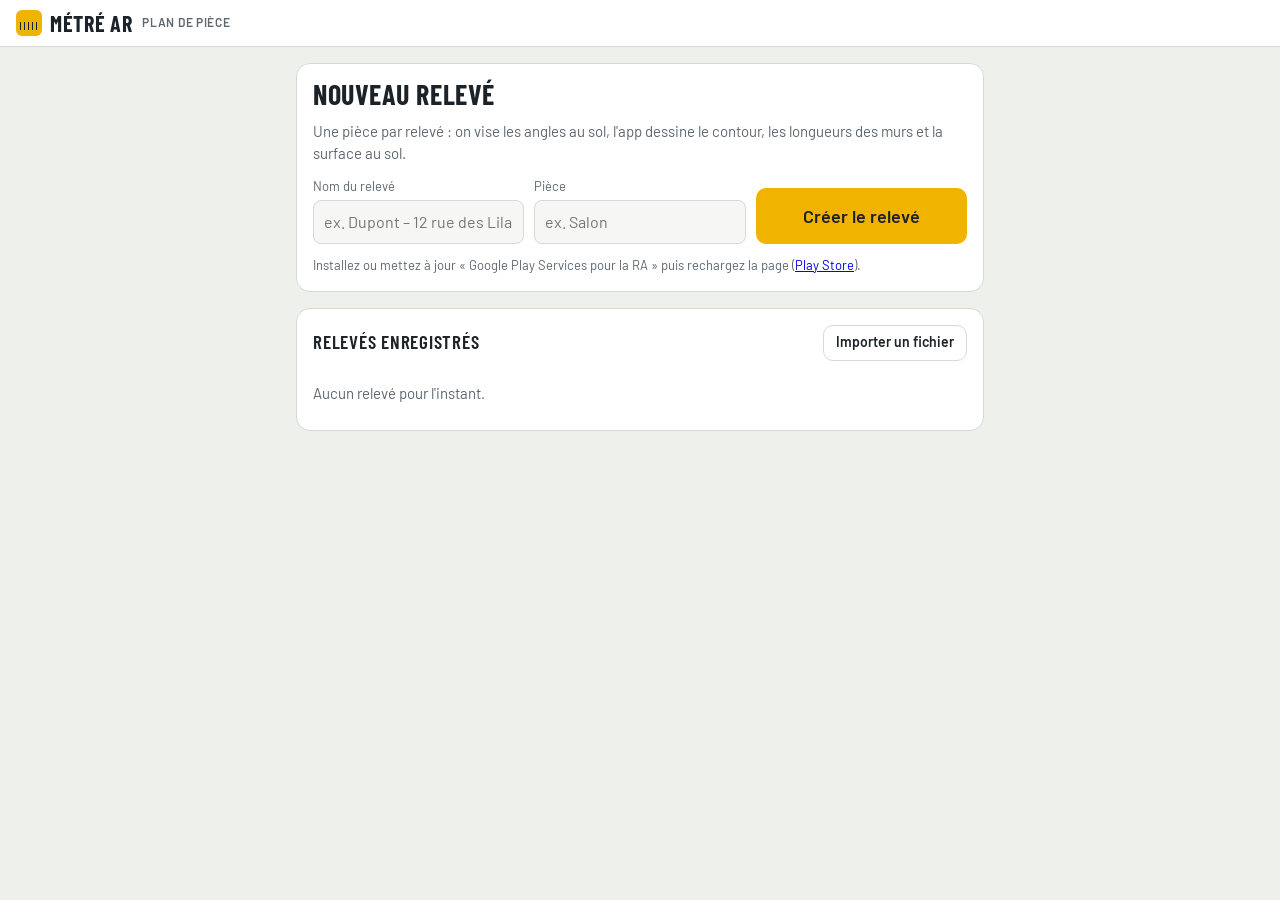
==== index.html @ e54611cd "Add files via upload" ====
<!doctype html>
<html lang="fr">
<head>
<meta charset="utf-8">
<meta name="viewport" content="width=device-width, initial-scale=1, viewport-fit=cover">
<title>Métré AR</title>
<meta name="theme-color" content="#1c2328">
<link rel="manifest" href="manifest.webmanifest">
<link rel="icon" href="icon-192.png">
<link rel="apple-touch-icon" href="icon-192.png">
<link rel="preconnect" href="https://fonts.googleapis.com">
<link rel="stylesheet" href="https://fonts.googleapis.com/css2?family=Barlow+Condensed:wght@600;700&family=Barlow:wght@400;500;600&display=swap">
<link rel="stylesheet" href="style.css">
</head>
<body>

<!-- ========== LISTE DES RELEVÉS ========== -->
<div id="home" class="screen">
  <header class="top"><div class="brand"><span class="tape" aria-hidden="true"></span>Métré AR</div><span class="tag">Plan de pièce</span></header>
  <main class="wrap">
    <section class="card">
      <h1>Nouveau relevé</h1>
      <p class="muted">Une pièce par relevé : on vise les angles au sol, l'app dessine le contour, les longueurs des murs et la surface au sol.</p>
      <form id="newForm" class="fields">
        <label class="f">Nom du relevé<input id="newNom" required placeholder="ex. Dupont – 12 rue des Lilas" autocomplete="off"></label>
        <label class="f">Pièce<input id="newPiece" required placeholder="ex. Salon" autocomplete="off"></label>
        <button class="btn primary big" type="submit">Créer le relevé</button>
      </form>
      <p id="compat" class="small muted"></p>
    </section>
    <section class="card">
      <div class="row between"><h2>Relevés enregistrés</h2><button id="importBtn" class="btn sm ghost" type="button">Importer un fichier</button></div>
      <input id="importFile" type="file" accept=".json,application/json" hidden>
      <ul id="list" class="list"></ul>
    </section>
  </main>
</div>

<!-- ========== UN RELEVÉ ========== -->
<div id="rel" class="screen" hidden>
  <header class="top"><button id="backBtn" class="btn sm ghost" type="button">← Relevés</button><span id="relTitle" class="ttl"></span></header>
  <main class="wrap">
    <section class="card">
      <div class="fields">
        <label class="f">Nom du relevé<input id="relNom" autocomplete="off"></label>
        <label class="f">Pièce<input id="relPiece" autocomplete="off"></label>
      </div>
    </section>

    <section id="noContour" class="card">
      <h2>Contour de la pièce</h2>
      <p class="muted">Pas encore de contour. Vous allez viser chaque angle de la pièce au sol, en faisant le tour, puis fermer le contour.</p>
      <button id="startBtn" class="btn primary big" type="button" disabled>Vérification du téléphone…</button>
      <p id="compat2" class="small muted"></p>
    </section>

    <section id="contour" class="card" hidden>
      <div class="row between"><h2>Plan</h2><span id="methode" class="small muted"></span></div>
      <div id="view" class="view"></div>
      <p class="small muted">Touchez une cote pour saisir la longueur mesurée au mètre. <span class="lg"><b class="c-ar">412</b> mesure AR · <b class="c-ver">410 V</b> vérifiée · <b class="c-adj">405 A</b> ajustée</span></p>
      <div id="stats" class="stats"></div>
      <div id="alerts" class="alerts"></div>
      <div class="tablewrap"><table id="walls" class="walls"></table></div>
    </section>

    <section id="heights" class="card" hidden>
      <h2>Hauteurs sous plafond</h2>
      <div class="seg" role="radiogroup" aria-label="Nombre de hauteurs">
        <button type="button" data-hm="unique" role="radio">Une hauteur</button>
        <button type="button" data-hm="angles" role="radio">Une par angle</button>
      </div>
      <p id="hInfo" class="small muted"></p>
      <div class="tablewrap"><table id="htable" class="walls"></table></div>
      <div class="row"><button id="hArBtn" class="btn primary" type="button">Mesurer en AR</button></div>
      <div id="hStats" class="stats"></div>
    </section>

    <section id="actions" class="card" hidden>
      <!-- Export PDF : prêt mais masqué pour l'instant (pas prioritaire) -->
      <div class="row" hidden>
        <label class="f inline">Papier<select id="paper"><option>A4</option><option>A3</option></select></label>
        <button id="pdfBtn" class="btn primary" type="button">Exporter le PDF coté</button>
      </div>
      <div class="row">
        <button id="redoBtn" class="btn" type="button">Refaire le contour</button>
        <button id="fileBtn" class="btn" type="button">Exporter le fichier</button>
        <button id="delBtn" class="btn ghost danger" type="button">Supprimer le relevé</button>
      </div>
    </section>
  </main>
</div>

<!-- ========== CORRECTION D'UNE LONGUEUR ========== -->
<div id="sheet" class="sheet" hidden>
  <form id="corrForm" class="sheet-in">
    <div class="row between"><h2 id="corrTitle"></h2><button id="corrClose" class="btn sm ghost" type="button">Fermer</button></div>
    <p id="corrInfo" class="small"></p>
    <div class="fields">
      <label class="f">Longueur mesurée (cm)<input id="corrVal" inputmode="decimal" autocomplete="off"></label>
      <label class="f">Outil<select id="corrTool"><option value="mètre">Mètre ruban</option><option value="laser">Télémètre laser</option></select></label>
    </div>
    <div class="row"><button class="btn primary" type="submit">Voir l'effet sur le plan</button><button id="corrRevert" class="btn" type="button" hidden>Revenir à la mesure AR</button></div>
    <div id="preview" hidden>
      <div id="pview" class="view small-view"></div>
      <div id="pchanges" class="changes"></div>
      <div class="row"><button id="applyBtn" class="btn primary" type="button">Appliquer la correction</button><button id="anglesBtn" class="btn" type="button" hidden>Ajuster aussi les angles</button><button id="cancelBtn" class="btn ghost" type="button">Annuler</button></div>
    </div>
  </form>
</div>

<!-- ========== RÉALITÉ AUGMENTÉE ========== -->
<div id="ar" hidden>
  <div id="labels"></div>
  <div class="cross" aria-hidden="true"></div>
  <div class="hud">
    <div class="hud-top"><span id="hudMode" class="hud-mode">Contour</span><span id="hudRoom" class="hud-room"></span><button id="quitBtn" class="btn sm dark" type="button">Quitter</button></div>
    <div id="hudVal" class="hud-val">—</div>
    <div id="hudTip" class="hud-tip">Balayez lentement le sol avec le téléphone…</div>
  </div>
  <div id="lost" class="lost" hidden><b>Suivi perdu</b><span>Revenez lentement vers une zone déjà filmée, bien éclairée. Les angles déjà posés sont conservés.</span></div>
  <div id="resetBox" class="lost reset" hidden>
    <b>Le repère AR a été réinitialisé</b>
    <span>Les angles déjà posés ne correspondent plus à la pièce. Il faut recommencer le contour.</span>
    <div class="row"><button id="restartBtn" class="btn dark go" type="button">Recommencer le contour</button><button id="quit2Btn" class="btn dark" type="button">Quitter</button></div>
  </div>
  <div class="ctrl">
    <div class="acts">
      <button id="undoBtn" class="btn dark" type="button">Annuler le point</button>
      <button id="addBtn" class="add" type="button" aria-label="Poser un angle"><span>+</span></button>
      <button id="closeBtn" class="btn dark" type="button" disabled>Fermer le contour</button>
    </div>
  </div>
</div>

<canvas id="gl"></canvas>
<script type="module" src="app.js"></script>
</body>
</html>
---- style.css ----
:root{
  --bg:#eef0ec; --surface:#fff; --surface2:#f6f7f4; --ink:#1c2328; --muted:#5d6770; --line:#d6dad4;
  --accent:#f0b400; --accent-ink:#1c2328; --ver:#1f6fd1; --adj:#c26a00; --danger:#c8402f;
  --display:"Barlow Condensed","Arial Narrow",system-ui,sans-serif;
  --body:"Barlow",system-ui,-apple-system,"Segoe UI",Roboto,sans-serif;
  color-scheme:light;
}
@media (prefers-color-scheme:dark){:root{color-scheme:dark;
  --bg:#121619; --surface:#1b2126; --surface2:#20272d; --ink:#e8ebe7; --muted:#98a2a9; --line:#2d353b;
  --accent:#f5c02a; --ver:#6aa8f0; --adj:#f0a040; --danger:#ef6b5e;}}
*{box-sizing:border-box}
[hidden]{display:none!important}
html,body{margin:0}
body{background:var(--bg);color:var(--ink);font:15px/1.45 var(--body);-webkit-tap-highlight-color:transparent}
button,input,select,textarea{font:inherit;color:inherit}
button{cursor:pointer}
:focus-visible{outline:2px solid var(--accent);outline-offset:2px}

.top{position:sticky;top:0;z-index:2;display:flex;align-items:center;gap:10px;padding:calc(10px + env(safe-area-inset-top,0px)) 16px 10px;background:var(--surface);border-bottom:1px solid var(--line)}
.brand{display:flex;align-items:center;gap:8px;font:700 22px/1 var(--display);letter-spacing:.03em;text-transform:uppercase}
.tag{font-size:12px;font-weight:600;letter-spacing:.06em;text-transform:uppercase;color:var(--muted)}
.ttl{font:600 17px/1.2 var(--display);letter-spacing:.03em;text-transform:uppercase;overflow:hidden;text-overflow:ellipsis;white-space:nowrap}
.tape{width:26px;height:26px;border-radius:6px;background:var(--accent);position:relative;flex:none}
.tape::after{content:"";position:absolute;inset:auto 4px 6px 4px;height:8px;background:repeating-linear-gradient(90deg,var(--accent-ink) 0 1.5px,transparent 1.5px 4px)}
.wrap{max-width:720px;margin:0 auto;padding:16px 16px calc(28px + env(safe-area-inset-bottom,0px));display:flex;flex-direction:column;gap:16px}
.card{background:var(--surface);border:1px solid var(--line);border-radius:14px;padding:16px;display:flex;flex-direction:column;gap:12px}
h1{margin:0;font:700 28px/1.05 var(--display);text-transform:uppercase;letter-spacing:.02em}
h2{margin:0;font:600 19px/1.1 var(--display);text-transform:uppercase;letter-spacing:.04em}
p{margin:0}
.muted{color:var(--muted)} .small{font-size:13px}
.row{display:flex;align-items:center;gap:8px;flex-wrap:wrap} .between{justify-content:space-between}
.btn{display:inline-flex;align-items:center;justify-content:center;gap:6px;min-height:44px;padding:0 16px;border-radius:10px;border:1px solid var(--line);background:var(--surface);font-weight:600}
.btn.primary{background:var(--accent);color:var(--accent-ink);border-color:transparent}
.btn.big{min-height:56px;font-size:18px}
.btn.sm{min-height:36px;padding:0 12px;font-size:14px}
.btn.ghost{background:transparent}
.btn.danger{color:var(--danger)}
.btn:disabled{opacity:.5;cursor:default}
.fields{display:grid;grid-template-columns:repeat(auto-fit,minmax(200px,1fr));gap:10px;align-items:end}
.f{display:flex;flex-direction:column;gap:4px;font-size:13px;color:var(--muted)}
.f.inline{flex-direction:row;align-items:center;gap:8px}
.f input,.f select{min-height:44px;border-radius:8px;border:1px solid var(--line);background:var(--surface2);padding:0 10px;color:var(--ink);font-size:16px;width:100%}
.f.inline select{width:auto}
ul.list{list-style:none;margin:0;padding:0}
.list li{display:flex;align-items:center;gap:10px;padding:10px 0;border-top:1px solid var(--line)}
.list li:first-child{border-top:0}
.list .t{flex:1;min-width:0;display:flex;flex-direction:column}
.list .t b{overflow:hidden;text-overflow:ellipsis;white-space:nowrap}
.empty{color:var(--muted)}

/* plan */
.view{background:#fff;border:1px solid var(--line);border-radius:10px;padding:8px;min-height:200px}
.view svg{width:100%;height:auto;max-height:62vh;display:block}
.view .ed{cursor:pointer}
.view .ed:hover{fill:rgba(31,111,209,.12)}
.small-view svg{max-height:38vh}
.lg b{font-weight:700}
.c-ar{color:var(--ink)} .c-ver{color:var(--ver)} .c-adj{color:var(--adj)}
.stats{display:grid;grid-template-columns:repeat(auto-fit,minmax(130px,1fr));gap:10px}
.stats div{background:var(--surface2);border:1px solid var(--line);border-radius:10px;padding:8px 12px}
.stats span{display:block;font-size:12px;color:var(--muted);text-transform:uppercase;letter-spacing:.05em}
.stats b{font:700 22px/1.1 var(--display);font-variant-numeric:tabular-nums}
.alerts p{background:rgba(194,106,0,.1);border-left:3px solid var(--adj);padding:8px 10px;border-radius:6px;font-size:14px;margin-top:6px}
.tablewrap{overflow-x:auto}
table.walls{width:100%;border-collapse:collapse;font-variant-numeric:tabular-nums;font-size:14px}
.walls th{text-align:left;font-size:12px;color:var(--muted);text-transform:uppercase;letter-spacing:.04em;padding:6px 6px;border-bottom:1px solid var(--line)}
.walls td{padding:6px;border-bottom:1px solid var(--line);white-space:nowrap}
.walls td small{display:block;color:var(--muted);font-size:11px}
.walls .s-verifiee td:nth-child(5){color:var(--ver);font-weight:600}
.walls .s-ajustee td:nth-child(5){color:var(--adj);font-weight:600}

/* correction */
.sheet{position:fixed;inset:0;z-index:50;background:rgba(10,13,15,.5);display:flex;align-items:flex-end;justify-content:center}
.sheet-in{background:var(--surface);width:100%;max-width:720px;max-height:92%;overflow:auto;border-radius:16px 16px 0 0;padding:16px 16px calc(16px + env(safe-area-inset-bottom,0px));display:flex;flex-direction:column;gap:12px}
.changes ul{margin:0;padding-left:18px}
.changes p{margin-top:6px}
.warn{color:var(--danger);font-weight:600}
.toast{position:fixed;left:50%;bottom:calc(24px + env(safe-area-inset-bottom,0px));transform:translateX(-50%);background:var(--ink);color:var(--bg);padding:10px 16px;border-radius:10px;font-weight:600;z-index:200;max-width:90vw}

/* réalité augmentée */
#gl{display:none}
#ar{position:fixed;inset:0;z-index:100;color:#fff;font-family:var(--body);user-select:none;-webkit-user-select:none}
.hud{position:absolute;left:0;right:0;top:0;padding:calc(12px + env(safe-area-inset-top,0px)) 16px 12px;background:linear-gradient(rgba(10,13,15,.75),rgba(10,13,15,0));text-align:center}
.hud-top{display:flex;justify-content:space-between;align-items:center;gap:8px}
.hud-mode{font:700 16px/1 var(--display);text-transform:uppercase;letter-spacing:.08em;background:#f5c02a;color:#1c2328;padding:6px 10px;border-radius:6px}
.hud-room{font-size:13px;flex:1;text-shadow:0 1px 3px rgba(0,0,0,.8);overflow:hidden;text-overflow:ellipsis;white-space:nowrap}
.hud-val{font:700 44px/1.05 var(--display);font-variant-numeric:tabular-nums;text-shadow:0 2px 8px rgba(0,0,0,.6);margin-top:6px}
.hud-tip{font-size:15px;text-shadow:0 1px 4px rgba(0,0,0,.8);max-width:38ch;margin:4px auto 0}
.cross{position:absolute;left:50%;top:50%;width:34px;height:34px;transform:translate(-50%,-50%);pointer-events:none}
.cross::before,.cross::after{content:"";position:absolute;background:#fff;box-shadow:0 0 3px rgba(0,0,0,.8)}
.cross::before{left:16px;top:0;width:2px;height:34px}.cross::after{top:16px;left:0;height:2px;width:34px}
.lost{position:absolute;left:16px;right:16px;top:40%;transform:translateY(-50%);background:rgba(200,64,47,.92);border-radius:12px;padding:14px;display:flex;flex-direction:column;gap:8px;text-align:center}
.lost b{font:700 20px/1.1 var(--display);text-transform:uppercase;letter-spacing:.04em}
.lost.reset{background:rgba(20,25,29,.95);border:2px solid #ef6b5e}
.lost .row{justify-content:center}
.ctrl{position:absolute;left:0;right:0;bottom:0;padding:24px 12px calc(14px + env(safe-area-inset-bottom,0px));background:linear-gradient(rgba(10,13,15,0),rgba(10,13,15,.8))}
.acts{display:grid;grid-template-columns:1fr auto 1fr;align-items:center;gap:12px}
.acts .btn:first-child{justify-self:start}.acts .btn:last-child{justify-self:end}
.btn.dark{background:rgba(255,255,255,.12);border-color:rgba(255,255,255,.25);color:#fff;min-width:96px}
.btn.dark.go:not(:disabled){background:#f5c02a;color:#1c2328;border-color:transparent}
.add{width:78px;height:78px;border-radius:50%;border:4px solid #fff;background:#f5c02a;color:#1c2328;font:700 44px/1 var(--display);box-shadow:0 4px 16px rgba(0,0,0,.5)}
.add:disabled{background:#6d7378}
.lbl{position:absolute;left:0;top:0;background:rgba(14,18,21,.88);border:1.5px solid var(--c,#fff);padding:3px 9px;border-radius:99px;font:600 15px/1.2 var(--body);white-space:nowrap;pointer-events:none;font-variant-numeric:tabular-nums}
.lbl.small{font-size:12px;padding:2px 7px;border-color:#fff}
.seg{display:flex;border:1px solid var(--line);border-radius:10px;overflow:hidden;width:max-content;max-width:100%}
.seg button{min-height:40px;padding:0 14px;border:0;background:var(--surface2);font-weight:600}
.seg button[aria-checked="true"]{background:var(--accent);color:var(--accent-ink)}
.walls input{width:80px;min-height:34px;border-radius:6px;border:1px solid var(--line);background:var(--surface2);padding:0 8px;font-size:15px}
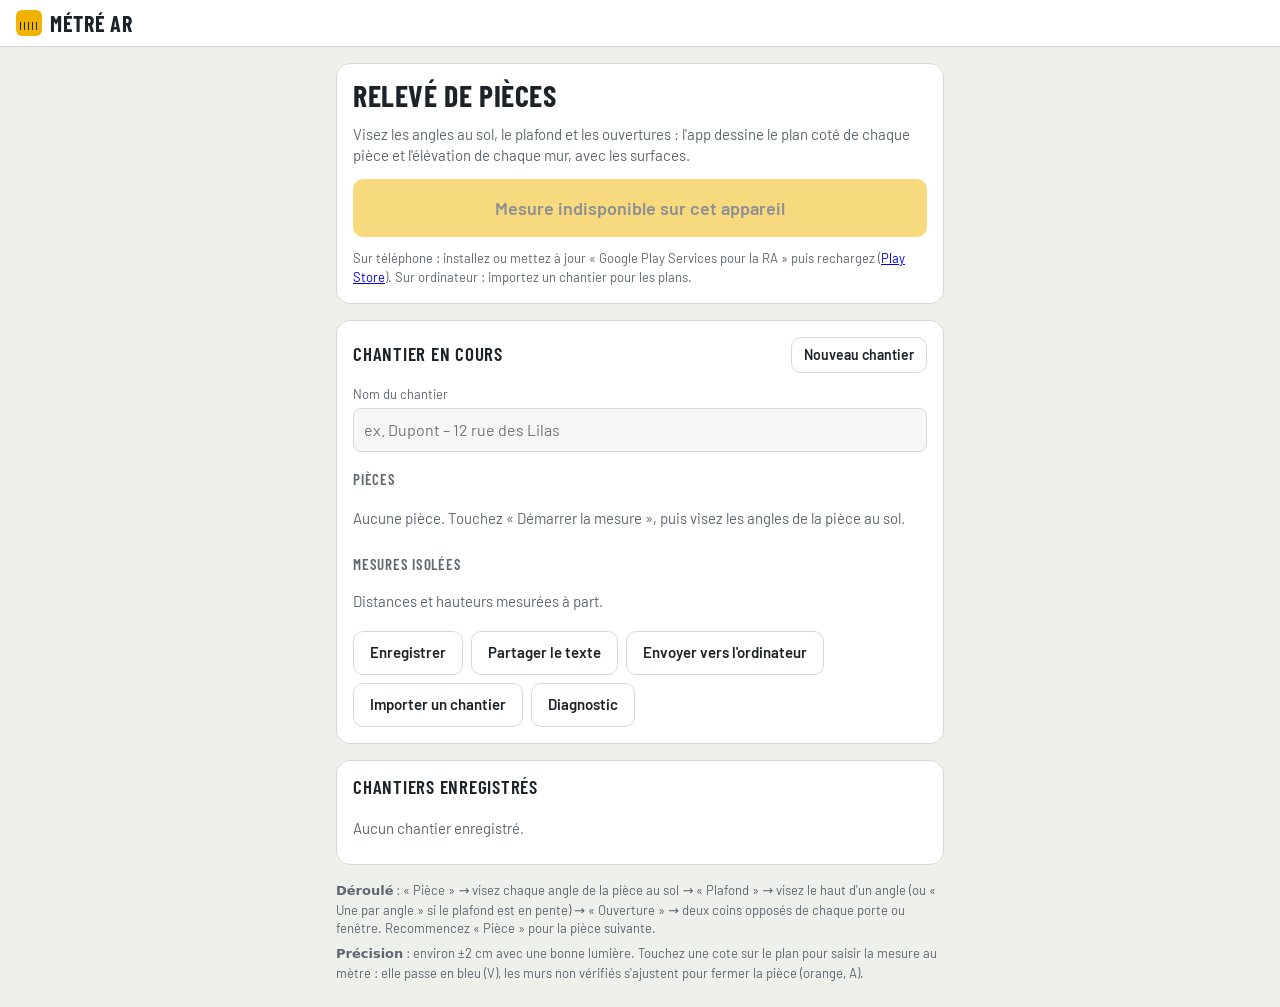
==== commit 005b7a52: "v2 : plusieurs pièces + élévations, correction au mètre v1, hauteur par angle, suivi AR perdu" ====
--- a/index.html
+++ b/index.html
@@ -14,120 +14,124 @@
 </head>
 <body>
 
-<!-- ========== LISTE DES RELEVÉS ========== -->
-<div id="home" class="screen">
-  <header class="top"><div class="brand"><span class="tape" aria-hidden="true"></span>Métré AR</div><span class="tag">Plan de pièce</span></header>
+<!-- ========== ÉCRAN D'ACCUEIL / CHANTIER ========== -->
+<div id="home">
+  <header class="top">
+    <div class="brand"><span class="tape" aria-hidden="true"></span>Métré AR</div>
+  </header>
+
   <main class="wrap">
-    <section class="card">
-      <h1>Nouveau relevé</h1>
-      <p class="muted">Une pièce par relevé : on vise les angles au sol, l'app dessine le contour, les longueurs des murs et la surface au sol.</p>
-      <form id="newForm" class="fields">
-        <label class="f">Nom du relevé<input id="newNom" required placeholder="ex. Dupont – 12 rue des Lilas" autocomplete="off"></label>
-        <label class="f">Pièce<input id="newPiece" required placeholder="ex. Salon" autocomplete="off"></label>
-        <button class="btn primary big" type="submit">Créer le relevé</button>
-      </form>
+    <section class="card hero">
+      <h1>Relevé de pièces</h1>
+      <p class="muted">Visez les angles au sol, le plafond et les ouvertures : l'app dessine le plan coté de chaque pièce et l'élévation de chaque mur, avec les surfaces.</p>
+      <button id="startBtn" class="btn primary big" type="button" disabled>Vérification du téléphone…</button>
       <p id="compat" class="small muted"></p>
     </section>
+
     <section class="card">
-      <div class="row between"><h2>Relevés enregistrés</h2><button id="importBtn" class="btn sm ghost" type="button">Importer un fichier</button></div>
-      <input id="importFile" type="file" accept=".json,application/json" hidden>
-      <ul id="list" class="list"></ul>
+      <div class="row between">
+        <h2>Chantier en cours</h2>
+        <button id="newBtn" class="btn sm ghost" type="button">Nouveau chantier</button>
+      </div>
+      <label class="f">Nom du chantier<input id="relName" type="text" placeholder="ex. Dupont – 12 rue des Lilas"></label>
+
+      <h3 class="sub">Pièces</h3>
+      <ul id="rooms" class="rooms"></ul>
+      <div class="actions" hidden>
+        <button id="allPdfBtn" class="btn primary" type="button">Plans PDF du chantier</button>
+      </div>
+
+      <h3 class="sub">Mesures isolées</h3>
+      <ul id="list" class="ms"></ul>
+
+      <div class="actions">
+        <button id="saveBtn" class="btn" type="button">Enregistrer</button>
+        <button id="shareBtn" class="btn" type="button">Partager le texte</button>
+        <button id="exportBtn" class="btn" type="button">Envoyer vers l'ordinateur</button>
+        <button id="importBtn" class="btn" type="button">Importer un chantier</button>
+        <button id="diagBtn" class="btn ghost" type="button">Diagnostic</button>
+        <input id="importFile" type="file" accept=".json,application/json" hidden>
+      </div>
+      <textarea id="copyfb" readonly hidden></textarea>
+    </section>
+
+    <section class="card">
+      <h2>Chantiers enregistrés</h2>
+      <ul id="saved" class="saved"></ul>
+    </section>
+
+    <section class="note">
+      <p><b>Déroulé</b> : « Pièce » → visez chaque angle de la pièce au sol → « Plafond » → visez le haut d'un angle (ou « Une par angle » si le plafond est en pente) → « Ouverture » → deux coins opposés de chaque porte ou fenêtre. Recommencez « Pièce » pour la pièce suivante.</p>
+      <p><b>Précision</b> : environ ±2 cm avec une bonne lumière. Touchez une cote sur le plan pour saisir la mesure au mètre : elle passe en bleu (V), les murs non vérifiés s'ajustent pour fermer la pièce (orange, A).</p>
     </section>
   </main>
 </div>
 
-<!-- ========== UN RELEVÉ ========== -->
-<div id="rel" class="screen" hidden>
-  <header class="top"><button id="backBtn" class="btn sm ghost" type="button">← Relevés</button><span id="relTitle" class="ttl"></span></header>
-  <main class="wrap">
-    <section class="card">
-      <div class="fields">
-        <label class="f">Nom du relevé<input id="relNom" autocomplete="off"></label>
-        <label class="f">Pièce<input id="relPiece" autocomplete="off"></label>
-      </div>
-    </section>
-
-    <section id="noContour" class="card">
-      <h2>Contour de la pièce</h2>
-      <p class="muted">Pas encore de contour. Vous allez viser chaque angle de la pièce au sol, en faisant le tour, puis fermer le contour.</p>
-      <button id="startBtn" class="btn primary big" type="button" disabled>Vérification du téléphone…</button>
-      <p id="compat2" class="small muted"></p>
-    </section>
-
-    <section id="contour" class="card" hidden>
-      <div class="row between"><h2>Plan</h2><span id="methode" class="small muted"></span></div>
-      <div id="view" class="view"></div>
-      <p class="small muted">Touchez une cote pour saisir la longueur mesurée au mètre. <span class="lg"><b class="c-ar">412</b> mesure AR · <b class="c-ver">410 V</b> vérifiée · <b class="c-adj">405 A</b> ajustée</span></p>
-      <div id="stats" class="stats"></div>
-      <div id="alerts" class="alerts"></div>
-      <div class="tablewrap"><table id="walls" class="walls"></table></div>
-    </section>
-
-    <section id="heights" class="card" hidden>
-      <h2>Hauteurs sous plafond</h2>
-      <div class="seg" role="radiogroup" aria-label="Nombre de hauteurs">
-        <button type="button" data-hm="unique" role="radio">Une hauteur</button>
-        <button type="button" data-hm="angles" role="radio">Une par angle</button>
-      </div>
-      <p id="hInfo" class="small muted"></p>
-      <div class="tablewrap"><table id="htable" class="walls"></table></div>
-      <div class="row"><button id="hArBtn" class="btn primary" type="button">Mesurer en AR</button></div>
-      <div id="hStats" class="stats"></div>
-    </section>
-
-    <section id="actions" class="card" hidden>
-      <!-- Export PDF : prêt mais masqué pour l'instant (pas prioritaire) -->
-      <div class="row" hidden>
-        <label class="f inline">Papier<select id="paper"><option>A4</option><option>A3</option></select></label>
-        <button id="pdfBtn" class="btn primary" type="button">Exporter le PDF coté</button>
-      </div>
-      <div class="row">
-        <button id="redoBtn" class="btn" type="button">Refaire le contour</button>
-        <button id="fileBtn" class="btn" type="button">Exporter le fichier</button>
-        <button id="delBtn" class="btn ghost danger" type="button">Supprimer le relevé</button>
-      </div>
-    </section>
-  </main>
+<!-- ========== PLAN À L'ÉCHELLE ========== -->
+<div id="plan" hidden>
+  <div class="ptop">
+    <button id="pBack" class="btn sm dark" type="button">← Chantier</button>
+    <span id="pTitle" class="ptitle"></span>
+  </div>
+  <div id="pTabs" class="ptabs" role="tablist"></div>
+  <div id="pStage" class="pstage"></div>
+  <div class="pbar">
+    <div id="pInfo" class="pinfo"></div>
+    <div class="prow">
+      <span class="small">Papier</span>
+      <button class="chip" data-paper="A4" type="button">A4</button>
+      <button class="chip" data-paper="A3" type="button">A3</button>
+      <span class="small">Échelle</span>
+      <select id="pScale" aria-label="Échelle">
+        <option value="auto">Auto (1/10 si possible)</option>
+        <option value="10">1/10</option><option value="20">1/20</option><option value="25">1/25</option><option value="50">1/50</option>
+      </select>
+      <label class="chk"><input id="pSquare" type="checkbox"> Mettre d'équerre</label>
+    </div>
+    <div class="prow">
+      <button id="pAddOpen" class="btn sm dark" type="button" hidden>+ Ouverture</button>
+      <button id="pUndo" class="btn sm dark" type="button">Annuler</button>
+      <!-- Exports PDF / DXF / Image : prêts mais masqués pour l'instant -->
+      <span class="sp" hidden></span>
+      <button id="pPdf" class="btn sm dark go" type="button" hidden>PDF</button>
+      <button id="pDxf" class="btn sm dark" type="button" hidden>DXF</button>
+      <button id="pPng" class="btn sm dark" type="button" hidden>Image</button>
+    </div>
+  </div>
+  <form id="pEdit" class="pedit" hidden></form>
 </div>
 
-<!-- ========== CORRECTION D'UNE LONGUEUR ========== -->
-<div id="sheet" class="sheet" hidden>
-  <form id="corrForm" class="sheet-in">
-    <div class="row between"><h2 id="corrTitle"></h2><button id="corrClose" class="btn sm ghost" type="button">Fermer</button></div>
-    <p id="corrInfo" class="small"></p>
-    <div class="fields">
-      <label class="f">Longueur mesurée (cm)<input id="corrVal" inputmode="decimal" autocomplete="off"></label>
-      <label class="f">Outil<select id="corrTool"><option value="mètre">Mètre ruban</option><option value="laser">Télémètre laser</option></select></label>
-    </div>
-    <div class="row"><button class="btn primary" type="submit">Voir l'effet sur le plan</button><button id="corrRevert" class="btn" type="button" hidden>Revenir à la mesure AR</button></div>
-    <div id="preview" hidden>
-      <div id="pview" class="view small-view"></div>
-      <div id="pchanges" class="changes"></div>
-      <div class="row"><button id="applyBtn" class="btn primary" type="button">Appliquer la correction</button><button id="anglesBtn" class="btn" type="button" hidden>Ajuster aussi les angles</button><button id="cancelBtn" class="btn ghost" type="button">Annuler</button></div>
-    </div>
-  </form>
-</div>
-
-<!-- ========== RÉALITÉ AUGMENTÉE ========== -->
+<!-- ========== SUPERPOSITION PENDANT LA RÉALITÉ AUGMENTÉE ========== -->
 <div id="ar" hidden>
   <div id="labels"></div>
   <div class="cross" aria-hidden="true"></div>
   <div class="hud">
-    <div class="hud-top"><span id="hudMode" class="hud-mode">Contour</span><span id="hudRoom" class="hud-room"></span><button id="quitBtn" class="btn sm dark" type="button">Quitter</button></div>
+    <div class="hud-top">
+      <span id="hudMode" class="hud-mode">Pièce</span>
+      <span id="hudRoom" class="hud-room"></span>
+      <button id="quitBtn" class="btn sm dark" type="button">Quitter</button>
+    </div>
     <div id="hudVal" class="hud-val">—</div>
     <div id="hudTip" class="hud-tip">Balayez lentement le sol avec le téléphone…</div>
   </div>
-  <div id="lost" class="lost" hidden><b>Suivi perdu</b><span>Revenez lentement vers une zone déjà filmée, bien éclairée. Les angles déjà posés sont conservés.</span></div>
+  <div id="lost" class="lost" hidden><b>Suivi perdu</b><span>Revenez lentement vers une zone déjà filmée, bien éclairée. Les points déjà posés sont conservés.</span></div>
   <div id="resetBox" class="lost reset" hidden>
     <b>Le repère AR a été réinitialisé</b>
-    <span>Les angles déjà posés ne correspondent plus à la pièce. Il faut recommencer le contour.</span>
-    <div class="row"><button id="restartBtn" class="btn dark go" type="button">Recommencer le contour</button><button id="quit2Btn" class="btn dark" type="button">Quitter</button></div>
+    <span id="resetMsg"></span>
+    <div class="row"><button id="restartBtn" class="btn dark go" type="button">Continuer (nouvelle séance)</button><button id="quit2Btn" class="btn dark" type="button">Quitter</button></div>
   </div>
   <div class="ctrl">
     <div class="acts">
-      <button id="undoBtn" class="btn dark" type="button">Annuler le point</button>
-      <button id="addBtn" class="add" type="button" aria-label="Poser un angle"><span>+</span></button>
-      <button id="closeBtn" class="btn dark" type="button" disabled>Fermer le contour</button>
+      <button id="undoBtn" class="btn dark" type="button">Annuler</button>
+      <button id="addBtn" class="add" type="button" aria-label="Poser un point"><span>+</span></button>
+      <button id="finBtn" class="btn dark" type="button" disabled>Terminer</button>
+    </div>
+    <div class="modes" role="group" aria-label="Type de mesure">
+      <button class="mode" data-m="room" type="button" aria-pressed="true">Pièce</button>
+      <button class="mode" data-m="ceiling" type="button" aria-pressed="false" disabled>Plafond</button>
+      <button class="mode" data-m="opening" type="button" aria-pressed="false" disabled>Ouverture</button>
+      <button class="mode" data-m="dist" type="button" aria-pressed="false">Distance</button>
+      <button class="mode" data-m="height" type="button" aria-pressed="false">Hauteur</button>
     </div>
   </div>
 </div>
--- a/style.css
+++ b/style.css
@@ -1,13 +1,13 @@
 :root{
   --bg:#eef0ec; --surface:#fff; --surface2:#f6f7f4; --ink:#1c2328; --muted:#5d6770; --line:#d6dad4;
-  --accent:#f0b400; --accent-ink:#1c2328; --ver:#1f6fd1; --adj:#c26a00; --danger:#c8402f;
+  --accent:#f0b400; --accent-ink:#1c2328; --area:#1f78b4; --deduct:#c8402f; --floor:#2e8b57;
   --display:"Barlow Condensed","Arial Narrow",system-ui,sans-serif;
   --body:"Barlow",system-ui,-apple-system,"Segoe UI",Roboto,sans-serif;
   color-scheme:light;
 }
 @media (prefers-color-scheme:dark){:root{color-scheme:dark;
   --bg:#121619; --surface:#1b2126; --surface2:#20272d; --ink:#e8ebe7; --muted:#98a2a9; --line:#2d353b;
-  --accent:#f5c02a; --ver:#6aa8f0; --adj:#f0a040; --danger:#ef6b5e;}}
+  --accent:#f5c02a; --area:#5aa9e6; --deduct:#ef6b5e; --floor:#5cc08a;}}
 *{box-sizing:border-box}
 [hidden]{display:none!important}
 html,body{margin:0}
@@ -16,93 +16,129 @@
 button{cursor:pointer}
 :focus-visible{outline:2px solid var(--accent);outline-offset:2px}
 
-.top{position:sticky;top:0;z-index:2;display:flex;align-items:center;gap:10px;padding:calc(10px + env(safe-area-inset-top,0px)) 16px 10px;background:var(--surface);border-bottom:1px solid var(--line)}
+.top{position:sticky;top:0;z-index:2;display:flex;align-items:center;padding:calc(10px + env(safe-area-inset-top,0px)) 16px 10px;background:var(--surface);border-bottom:1px solid var(--line)}
 .brand{display:flex;align-items:center;gap:8px;font:700 22px/1 var(--display);letter-spacing:.03em;text-transform:uppercase}
-.tag{font-size:12px;font-weight:600;letter-spacing:.06em;text-transform:uppercase;color:var(--muted)}
-.ttl{font:600 17px/1.2 var(--display);letter-spacing:.03em;text-transform:uppercase;overflow:hidden;text-overflow:ellipsis;white-space:nowrap}
-.tape{width:26px;height:26px;border-radius:6px;background:var(--accent);position:relative;flex:none}
+.tape{width:26px;height:26px;border-radius:6px;background:var(--accent);position:relative}
 .tape::after{content:"";position:absolute;inset:auto 4px 6px 4px;height:8px;background:repeating-linear-gradient(90deg,var(--accent-ink) 0 1.5px,transparent 1.5px 4px)}
-.wrap{max-width:720px;margin:0 auto;padding:16px 16px calc(28px + env(safe-area-inset-bottom,0px));display:flex;flex-direction:column;gap:16px}
+.wrap{max-width:640px;margin:0 auto;padding:16px 16px calc(24px + env(safe-area-inset-bottom,0px));display:flex;flex-direction:column;gap:16px}
 .card{background:var(--surface);border:1px solid var(--line);border-radius:14px;padding:16px;display:flex;flex-direction:column;gap:12px}
-h1{margin:0;font:700 28px/1.05 var(--display);text-transform:uppercase;letter-spacing:.02em}
+h1{margin:0;font:700 30px/1.05 var(--display);text-transform:uppercase;letter-spacing:.02em;text-wrap:balance}
 h2{margin:0;font:600 19px/1.1 var(--display);text-transform:uppercase;letter-spacing:.04em}
 p{margin:0}
 .muted{color:var(--muted)} .small{font-size:13px}
 .row{display:flex;align-items:center;gap:8px;flex-wrap:wrap} .between{justify-content:space-between}
 .btn{display:inline-flex;align-items:center;justify-content:center;gap:6px;min-height:44px;padding:0 16px;border-radius:10px;border:1px solid var(--line);background:var(--surface);font-weight:600}
 .btn.primary{background:var(--accent);color:var(--accent-ink);border-color:transparent}
-.btn.big{min-height:56px;font-size:18px}
+.btn.big{min-height:58px;font-size:18px}
 .btn.sm{min-height:36px;padding:0 12px;font-size:14px}
 .btn.ghost{background:transparent}
-.btn.danger{color:var(--danger)}
 .btn:disabled{opacity:.5;cursor:default}
-.fields{display:grid;grid-template-columns:repeat(auto-fit,minmax(200px,1fr));gap:10px;align-items:end}
+.actions{display:flex;gap:8px;flex-wrap:wrap}
 .f{display:flex;flex-direction:column;gap:4px;font-size:13px;color:var(--muted)}
-.f.inline{flex-direction:row;align-items:center;gap:8px}
 .f input,.f select{min-height:44px;border-radius:8px;border:1px solid var(--line);background:var(--surface2);padding:0 10px;color:var(--ink);font-size:16px;width:100%}
-.f.inline select{width:auto}
-ul.list{list-style:none;margin:0;padding:0}
-.list li{display:flex;align-items:center;gap:10px;padding:10px 0;border-top:1px solid var(--line)}
-.list li:first-child{border-top:0}
-.list .t{flex:1;min-width:0;display:flex;flex-direction:column}
-.list .t b{overflow:hidden;text-overflow:ellipsis;white-space:nowrap}
-.empty{color:var(--muted)}
+.fields{display:grid;grid-template-columns:repeat(auto-fit,minmax(130px,1fr));gap:10px}
+textarea{width:100%;min-height:150px;border-radius:8px;border:1px solid var(--line);background:var(--surface2);padding:8px;font:13px/1.4 ui-monospace,monospace}
 
-/* plan */
-.view{background:#fff;border:1px solid var(--line);border-radius:10px;padding:8px;min-height:200px}
-.view svg{width:100%;height:auto;max-height:62vh;display:block}
-.view .ed{cursor:pointer}
-.view .ed:hover{fill:rgba(31,111,209,.12)}
-.small-view svg{max-height:38vh}
-.lg b{font-weight:700}
-.c-ar{color:var(--ink)} .c-ver{color:var(--ver)} .c-adj{color:var(--adj)}
-.stats{display:grid;grid-template-columns:repeat(auto-fit,minmax(130px,1fr));gap:10px}
-.stats div{background:var(--surface2);border:1px solid var(--line);border-radius:10px;padding:8px 12px}
-.stats span{display:block;font-size:12px;color:var(--muted);text-transform:uppercase;letter-spacing:.05em}
-.stats b{font:700 22px/1.1 var(--display);font-variant-numeric:tabular-nums}
-.alerts p{background:rgba(194,106,0,.1);border-left:3px solid var(--adj);padding:8px 10px;border-radius:6px;font-size:14px;margin-top:6px}
-.tablewrap{overflow-x:auto}
-table.walls{width:100%;border-collapse:collapse;font-variant-numeric:tabular-nums;font-size:14px}
-.walls th{text-align:left;font-size:12px;color:var(--muted);text-transform:uppercase;letter-spacing:.04em;padding:6px 6px;border-bottom:1px solid var(--line)}
-.walls td{padding:6px;border-bottom:1px solid var(--line);white-space:nowrap}
-.walls td small{display:block;color:var(--muted);font-size:11px}
-.walls .s-verifiee td:nth-child(5){color:var(--ver);font-weight:600}
-.walls .s-ajustee td:nth-child(5){color:var(--adj);font-weight:600}
+ul.ms,ul.saved{list-style:none;margin:0;padding:0}
+.m{display:grid;grid-template-columns:12px 1fr auto 38px;gap:10px;align-items:center;padding:8px 0;border-top:1px solid var(--line)}
+.m:first-child{border-top:0}
+.sw{width:12px;height:12px;border-radius:3px;background:var(--ink)}
+.k-floor .sw{background:var(--floor)} .k-wall .sw{background:var(--area)} .k-opening .sw{background:var(--deduct)} .k-height .sw{background:var(--accent)}
+.nm{min-width:0;width:100%;border:1px solid transparent;background:transparent;border-radius:6px;padding:4px 6px;font-weight:500}
+.nm:focus{border-color:var(--line);background:var(--surface2)}
+.val{text-align:right;font:600 20px/1.1 var(--display);font-variant-numeric:tabular-nums}
+.val small{display:block;font:400 12px/1.3 var(--body);color:var(--muted)}
+.k-opening .val{color:var(--deduct)}
+.del{width:38px;height:38px;border-radius:8px;border:1px solid var(--line);background:transparent;color:var(--muted);font-size:18px}
+.empty{color:var(--muted);padding:6px 0}
+.totals{display:grid;grid-template-columns:1fr auto;gap:4px 12px;padding-top:10px;border-top:2px solid var(--ink);font-variant-numeric:tabular-nums}
+.totals .big{font:700 26px/1 var(--display)}
+.saved li{display:flex;align-items:center;gap:8px;padding:8px 0;border-top:1px solid var(--line)}
+.saved li:first-child{border-top:0}
+.saved .t{flex:1;min-width:0}
+.saved .t b{display:block;overflow:hidden;text-overflow:ellipsis;white-space:nowrap}
 
-/* correction */
-.sheet{position:fixed;inset:0;z-index:50;background:rgba(10,13,15,.5);display:flex;align-items:flex-end;justify-content:center}
-.sheet-in{background:var(--surface);width:100%;max-width:720px;max-height:92%;overflow:auto;border-radius:16px 16px 0 0;padding:16px 16px calc(16px + env(safe-area-inset-bottom,0px));display:flex;flex-direction:column;gap:12px}
-.changes ul{margin:0;padding-left:18px}
-.changes p{margin-top:6px}
-.warn{color:var(--danger);font-weight:600}
-.toast{position:fixed;left:50%;bottom:calc(24px + env(safe-area-inset-bottom,0px));transform:translateX(-50%);background:var(--ink);color:var(--bg);padding:10px 16px;border-radius:10px;font-weight:600;z-index:200;max-width:90vw}
+.note{font-size:13px;color:var(--muted);display:flex;flex-direction:column;gap:6px}
+.toast{position:fixed;left:50%;bottom:calc(24px + env(safe-area-inset-bottom,0px));transform:translateX(-50%);background:var(--ink);color:var(--bg);padding:10px 16px;border-radius:10px;font-weight:600;z-index:50}
 
-/* réalité augmentée */
+/* ---------- superposition AR ---------- */
 #gl{display:none}
 #ar{position:fixed;inset:0;z-index:100;color:#fff;font-family:var(--body);user-select:none;-webkit-user-select:none}
 .hud{position:absolute;left:0;right:0;top:0;padding:calc(12px + env(safe-area-inset-top,0px)) 16px 12px;background:linear-gradient(rgba(10,13,15,.75),rgba(10,13,15,0));text-align:center}
-.hud-top{display:flex;justify-content:space-between;align-items:center;gap:8px}
+.hud-top{display:flex;justify-content:space-between;align-items:center}
 .hud-mode{font:700 16px/1 var(--display);text-transform:uppercase;letter-spacing:.08em;background:#f5c02a;color:#1c2328;padding:6px 10px;border-radius:6px}
-.hud-room{font-size:13px;flex:1;text-shadow:0 1px 3px rgba(0,0,0,.8);overflow:hidden;text-overflow:ellipsis;white-space:nowrap}
-.hud-val{font:700 44px/1.05 var(--display);font-variant-numeric:tabular-nums;text-shadow:0 2px 8px rgba(0,0,0,.6);margin-top:6px}
-.hud-tip{font-size:15px;text-shadow:0 1px 4px rgba(0,0,0,.8);max-width:38ch;margin:4px auto 0}
+.hud-val{font:700 52px/1.05 var(--display);font-variant-numeric:tabular-nums;text-shadow:0 2px 8px rgba(0,0,0,.6);margin-top:6px}
+.hud-tip{font-size:15px;text-shadow:0 1px 4px rgba(0,0,0,.8);max-width:36ch;margin:4px auto 0}
 .cross{position:absolute;left:50%;top:50%;width:34px;height:34px;transform:translate(-50%,-50%);pointer-events:none}
 .cross::before,.cross::after{content:"";position:absolute;background:#fff;box-shadow:0 0 3px rgba(0,0,0,.8)}
 .cross::before{left:16px;top:0;width:2px;height:34px}.cross::after{top:16px;left:0;height:2px;width:34px}
-.lost{position:absolute;left:16px;right:16px;top:40%;transform:translateY(-50%);background:rgba(200,64,47,.92);border-radius:12px;padding:14px;display:flex;flex-direction:column;gap:8px;text-align:center}
+.ctrl{position:absolute;left:0;right:0;bottom:0;padding:24px 12px calc(12px + env(safe-area-inset-bottom,0px));background:linear-gradient(rgba(10,13,15,0),rgba(10,13,15,.8));display:flex;flex-direction:column;gap:12px}
+.acts{display:grid;grid-template-columns:1fr auto 1fr;align-items:center;gap:12px}
+.acts .btn:first-child{justify-self:start}.acts .btn:last-child{justify-self:end}
+.btn.dark{background:rgba(255,255,255,.12);border-color:rgba(255,255,255,.25);color:#fff;min-width:96px}
+.btn.dark:not(:disabled).go{background:#f5c02a;color:#1c2328;border-color:transparent}
+.add{width:78px;height:78px;border-radius:50%;border:4px solid #fff;background:#f5c02a;color:#1c2328;font:700 44px/1 var(--display);box-shadow:0 4px 16px rgba(0,0,0,.5)}
+.add:active{transform:scale(.94)}
+.add:disabled{background:#6d7378}
+.modes{display:flex;gap:6px;overflow-x:auto}
+.mode{flex:1 1 auto;min-height:40px;padding:0 8px;border-radius:99px;border:1px solid rgba(255,255,255,.3);background:rgba(10,13,15,.5);color:#fff;font-weight:600;font-size:14px}
+.mode[aria-pressed="true"]{background:#fff;color:#1c2328}
+.mode:disabled{opacity:.35}
+.lbl{position:absolute;left:0;top:0;transform:translate(-50%,-50%);background:rgba(14,18,21,.88);border:1.5px solid var(--c,#fff);padding:3px 9px;border-radius:99px;font:600 15px/1.2 var(--body);white-space:nowrap;pointer-events:none;font-variant-numeric:tabular-nums}
+
+/* ---------- pièces ---------- */
+h3.sub{margin:6px 0 0;font:600 15px/1.2 var(--display);text-transform:uppercase;letter-spacing:.05em;color:var(--muted)}
+ul.rooms{list-style:none;margin:0;padding:0}
+.rooms li{display:flex;align-items:center;gap:8px;padding:8px 0;border-top:1px solid var(--line)}
+.rooms li:first-child{border-top:0}
+.rooms .t{flex:1;min-width:0;display:flex;flex-direction:column;gap:2px}
+.rooms .nm{font-weight:600;font-size:16px;padding-left:0}
+.hud-room{font-size:13px;text-shadow:0 1px 3px rgba(0,0,0,.8);flex:1;text-align:center;padding:0 6px}
+body.noscroll{overflow:hidden}
+
+/* ---------- plan ---------- */
+#plan{position:fixed;inset:0;z-index:90;background:#1a1f23;color:#fff;display:flex;flex-direction:column}
+.ptop{display:flex;align-items:center;gap:10px;padding:calc(8px + env(safe-area-inset-top,0px)) 12px 8px;background:#12161a}
+.ptitle{font:600 16px/1.2 var(--display);letter-spacing:.03em;text-transform:uppercase;overflow:hidden;text-overflow:ellipsis;white-space:nowrap}
+.ptabs{display:flex;gap:4px;padding:6px 10px;overflow-x:auto;background:#12161a;border-bottom:1px solid #2b3238}
+.ptab{flex:0 0 auto;min-height:34px;padding:0 12px;border-radius:8px;border:1px solid #394249;background:transparent;color:#dfe4e7;font-weight:600;font-size:14px}
+.ptab[aria-selected="true"]{background:#f5c02a;color:#1c2328;border-color:transparent}
+.pstage{position:relative;flex:1;min-height:0;overflow:hidden;touch-action:none;background:#2a3136;padding:10px}
+.pstage svg{width:100%;height:100%;display:block;filter:drop-shadow(0 4px 14px rgba(0,0,0,.45))}
+.pstage .ed{cursor:pointer}
+.pstage .ed:hover{fill:rgba(31,111,209,.12)}
+.pbar{display:flex;flex-direction:column;gap:8px;padding:10px 12px calc(10px + env(safe-area-inset-bottom,0px));background:#12161a}
+.pinfo{font-size:13px;color:#c9d0d4;line-height:1.35}
+.prow{display:flex;align-items:center;gap:8px;flex-wrap:wrap}
+.prow .small{color:#9ea8ae}
+.prow .sp{flex:1}
+.prow select{min-height:34px;border-radius:8px;border:1px solid #394249;background:#1f252a;color:#fff;padding:0 8px}
+.chk{display:flex;align-items:center;gap:6px;font-size:14px}
+.chk input{width:18px;height:18px}
+.chip{min-height:32px;padding:0 12px;border-radius:99px;border:1px solid rgba(255,255,255,.3);background:transparent;color:#fff;font-size:13px;font-weight:600}
+.chip.on{background:#ffc31a;color:#1c2328;border-color:transparent}
+.pedit{position:absolute;left:0;right:0;bottom:0;z-index:5;background:#f7f8f5;color:#1c2328;padding:14px 14px calc(14px + env(safe-area-inset-bottom,0px));border-radius:14px 14px 0 0;box-shadow:0 -8px 30px rgba(0,0,0,.4);display:flex;flex-direction:column;gap:10px;max-height:75%;overflow:auto}
+.pedit .small{color:#5d6770}
+.pedit .f input,.pedit .f select{background:#fff;color:#1c2328}
+.pedit .btn.dark{background:#1c2328;color:#fff;border-color:transparent}
+.pedit .btn.dark.go{background:#f0b400;color:#1c2328}
+@media (min-width:900px){#plan{flex-direction:row;flex-wrap:wrap}.ptop,.ptabs{width:100%}.pstage{flex:1 1 0;height:calc(100% - 100px)}.pbar{width:340px;height:calc(100% - 100px);overflow:auto}.pedit{left:auto;width:360px;right:0;border-radius:14px 0 0 0}}
+
+/* ---------- suivi AR perdu ---------- */
+.lost{position:absolute;left:16px;right:16px;top:40%;transform:translateY(-50%);background:rgba(200,64,47,.92);border-radius:12px;padding:14px;display:flex;flex-direction:column;gap:8px;text-align:center;z-index:3}
 .lost b{font:700 20px/1.1 var(--display);text-transform:uppercase;letter-spacing:.04em}
 .lost.reset{background:rgba(20,25,29,.95);border:2px solid #ef6b5e}
 .lost .row{justify-content:center}
-.ctrl{position:absolute;left:0;right:0;bottom:0;padding:24px 12px calc(14px + env(safe-area-inset-bottom,0px));background:linear-gradient(rgba(10,13,15,0),rgba(10,13,15,.8))}
-.acts{display:grid;grid-template-columns:1fr auto 1fr;align-items:center;gap:12px}
-.acts .btn:first-child{justify-self:start}.acts .btn:last-child{justify-self:end}
-.btn.dark{background:rgba(255,255,255,.12);border-color:rgba(255,255,255,.25);color:#fff;min-width:96px}
-.btn.dark.go:not(:disabled){background:#f5c02a;color:#1c2328;border-color:transparent}
-.add{width:78px;height:78px;border-radius:50%;border:4px solid #fff;background:#f5c02a;color:#1c2328;font:700 44px/1 var(--display);box-shadow:0 4px 16px rgba(0,0,0,.5)}
-.add:disabled{background:#6d7378}
-.lbl{position:absolute;left:0;top:0;background:rgba(14,18,21,.88);border:1.5px solid var(--c,#fff);padding:3px 9px;border-radius:99px;font:600 15px/1.2 var(--body);white-space:nowrap;pointer-events:none;font-variant-numeric:tabular-nums}
-.lbl.small{font-size:12px;padding:2px 7px;border-color:#fff}
-.seg{display:flex;border:1px solid var(--line);border-radius:10px;overflow:hidden;width:max-content;max-width:100%}
-.seg button{min-height:40px;padding:0 14px;border:0;background:var(--surface2);font-weight:600}
-.seg button[aria-checked="true"]{background:var(--accent);color:var(--accent-ink)}
-.walls input{width:80px;min-height:34px;border-radius:6px;border:1px solid var(--line);background:var(--surface2);padding:0 8px;font-size:15px}
+
+/* ---------- corrections et hauteurs (panneau du plan) ---------- */
+.pedit .warn{color:#c8402f;font-weight:600}
+.pedit ul{margin:0;padding-left:18px}
+.pprev{background:#fff;border:1px solid #d6dad4;border-radius:8px;overflow:hidden}
+.pprev svg{width:100%;height:auto;max-height:34vh;display:block}
+.seg{display:flex;border:1px solid #d6dad4;border-radius:10px;overflow:hidden;width:max-content;max-width:100%}
+.seg button{min-height:38px;padding:0 14px;border:0;background:#fff;color:#1c2328;font-weight:600}
+.seg button[aria-checked="true"]{background:#f0b400}
+.htab{border-collapse:collapse;font-variant-numeric:tabular-nums;font-size:14px}
+.htab th{text-align:left;font-size:12px;color:#5d6770;font-weight:600;padding:4px 8px 4px 0}
+.htab td{padding:4px 8px 4px 0;border-top:1px solid #e3e6e1}
+.htab input{width:90px;min-height:36px;border-radius:6px;border:1px solid #d6dad4;background:#fff;color:#1c2328;padding:0 8px;font-size:16px}
